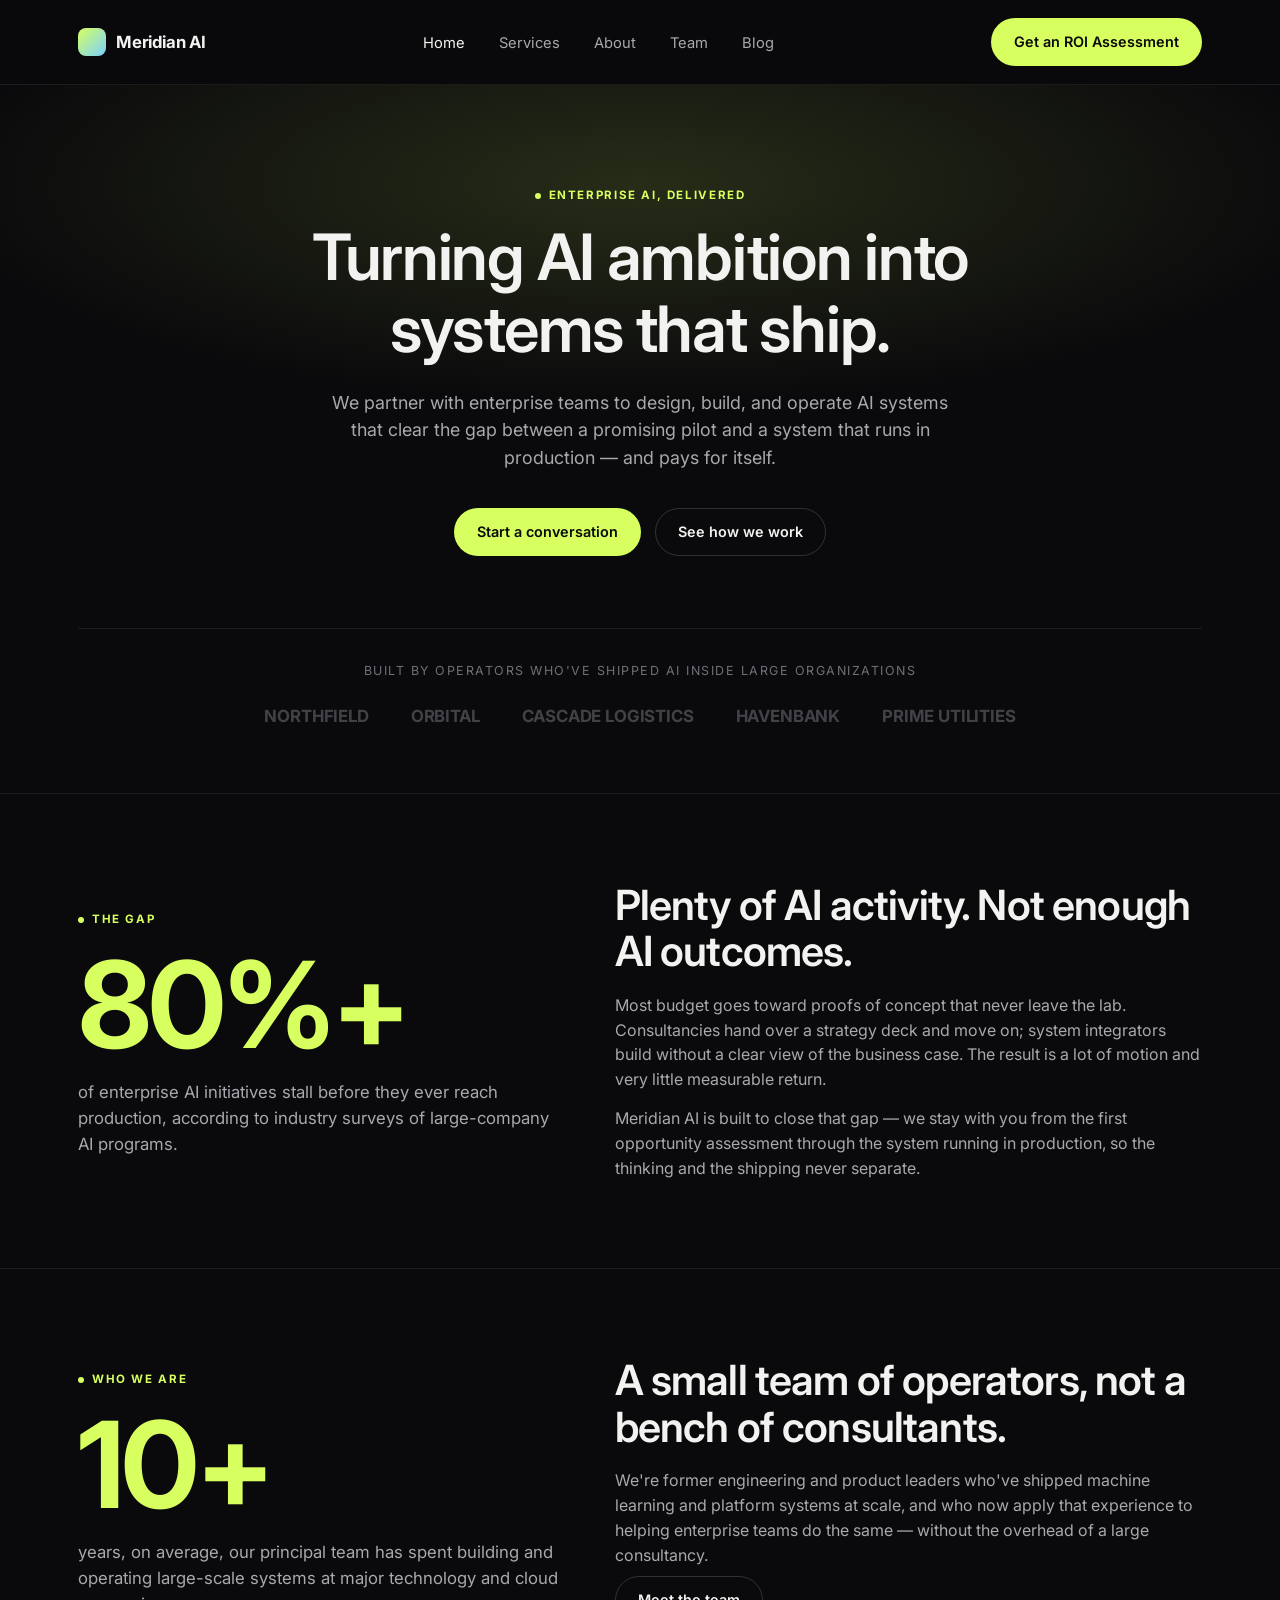
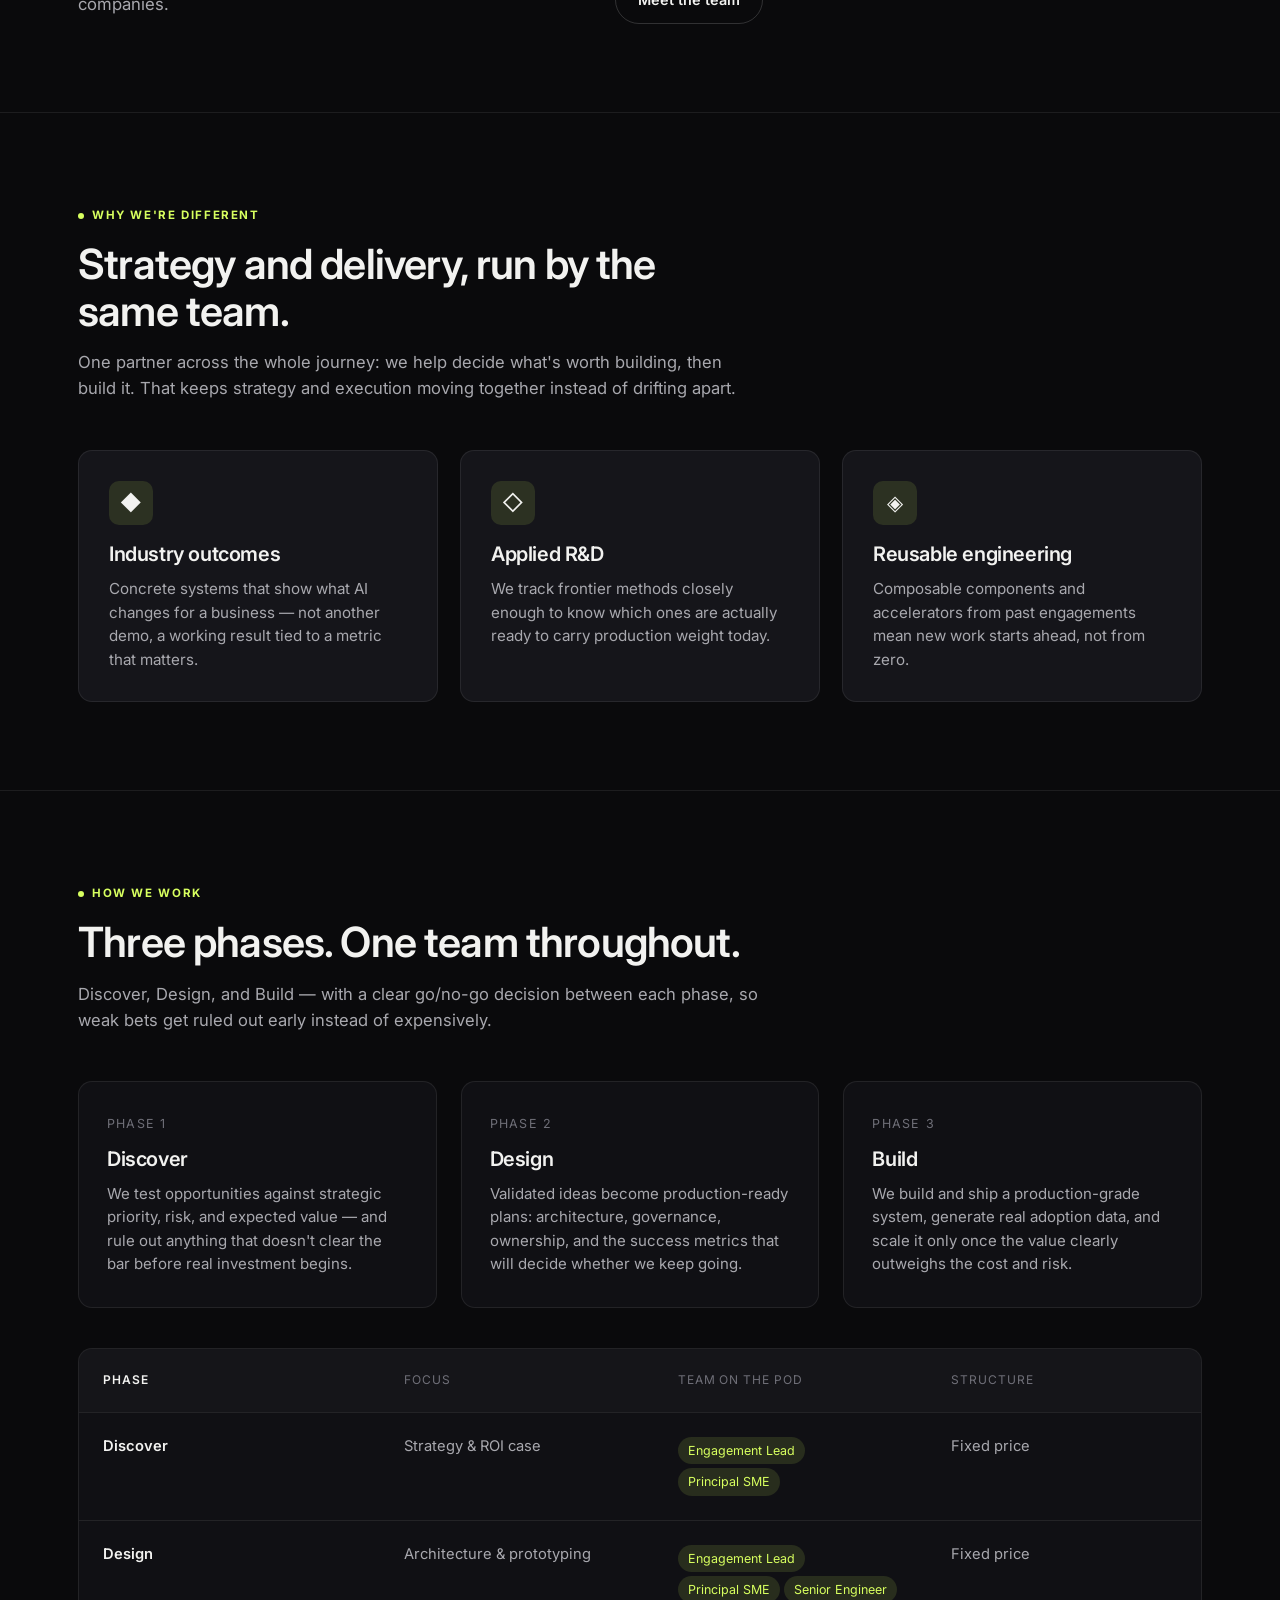
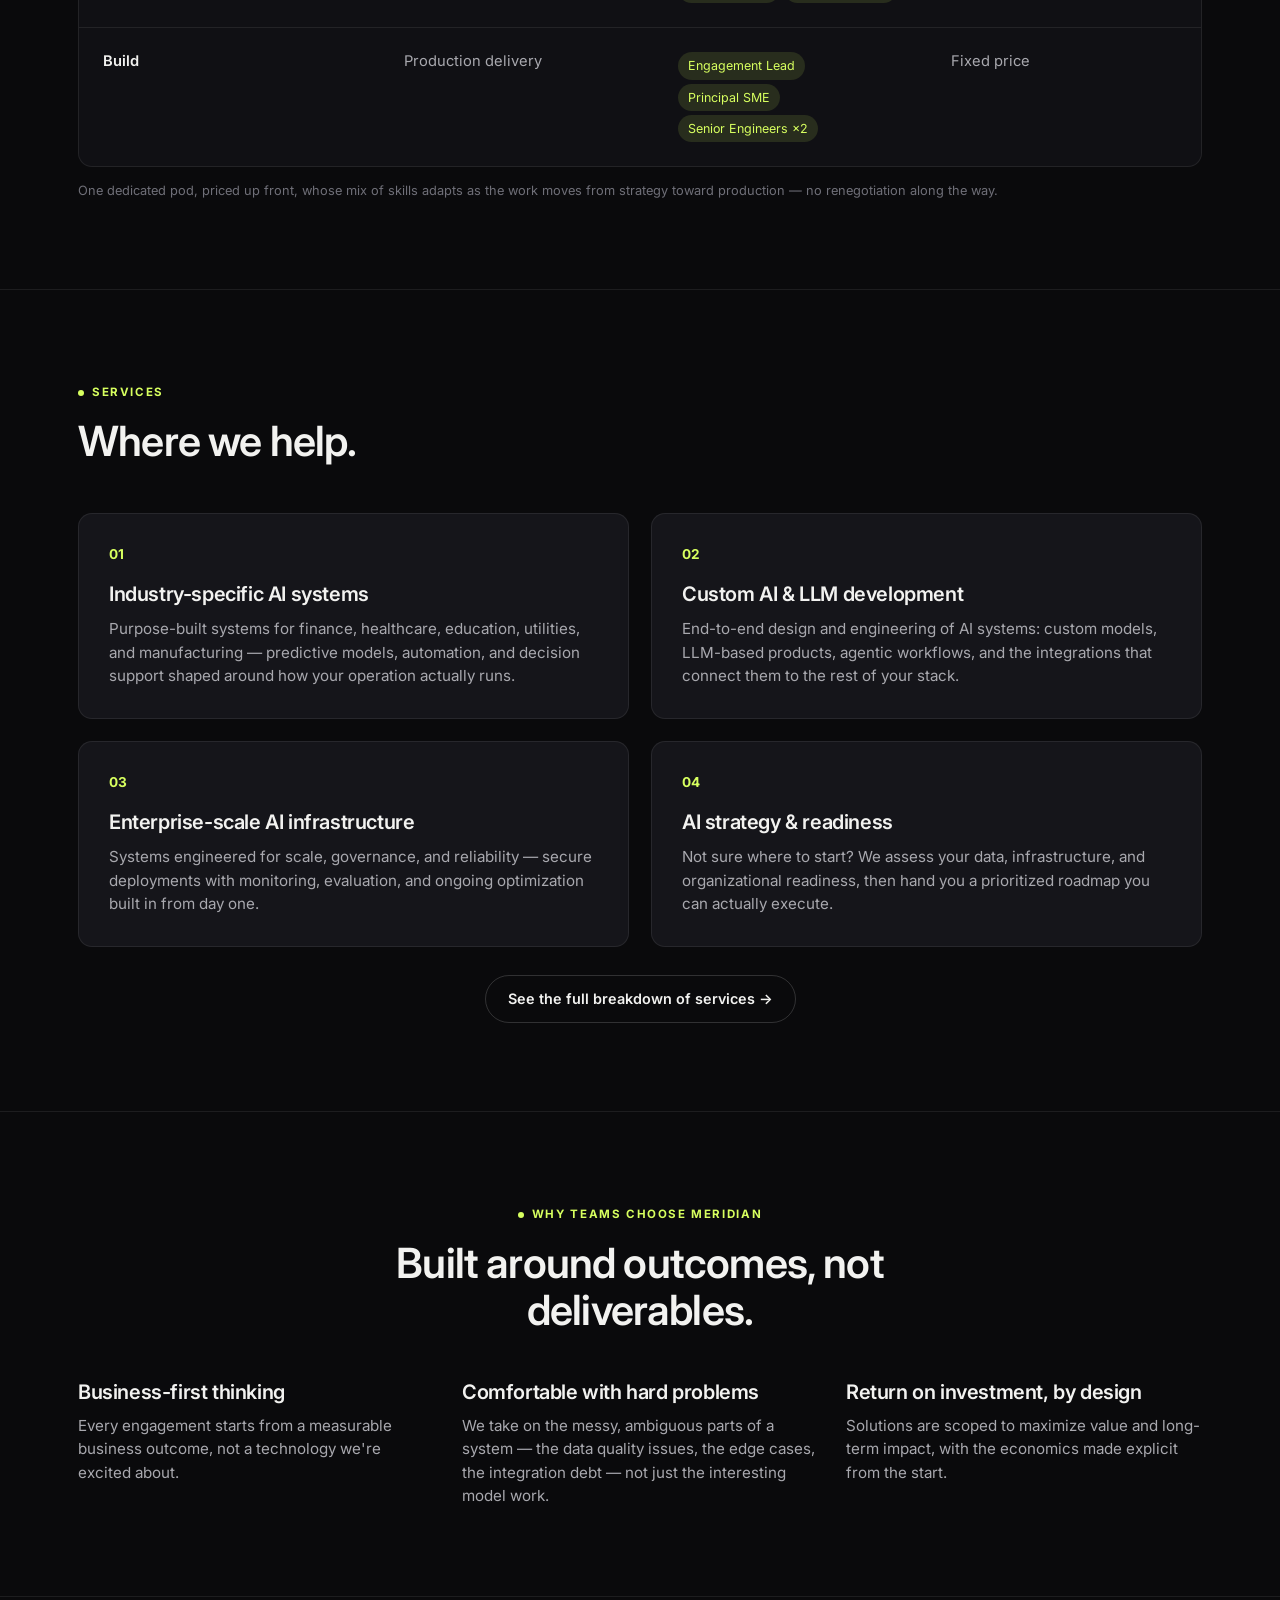
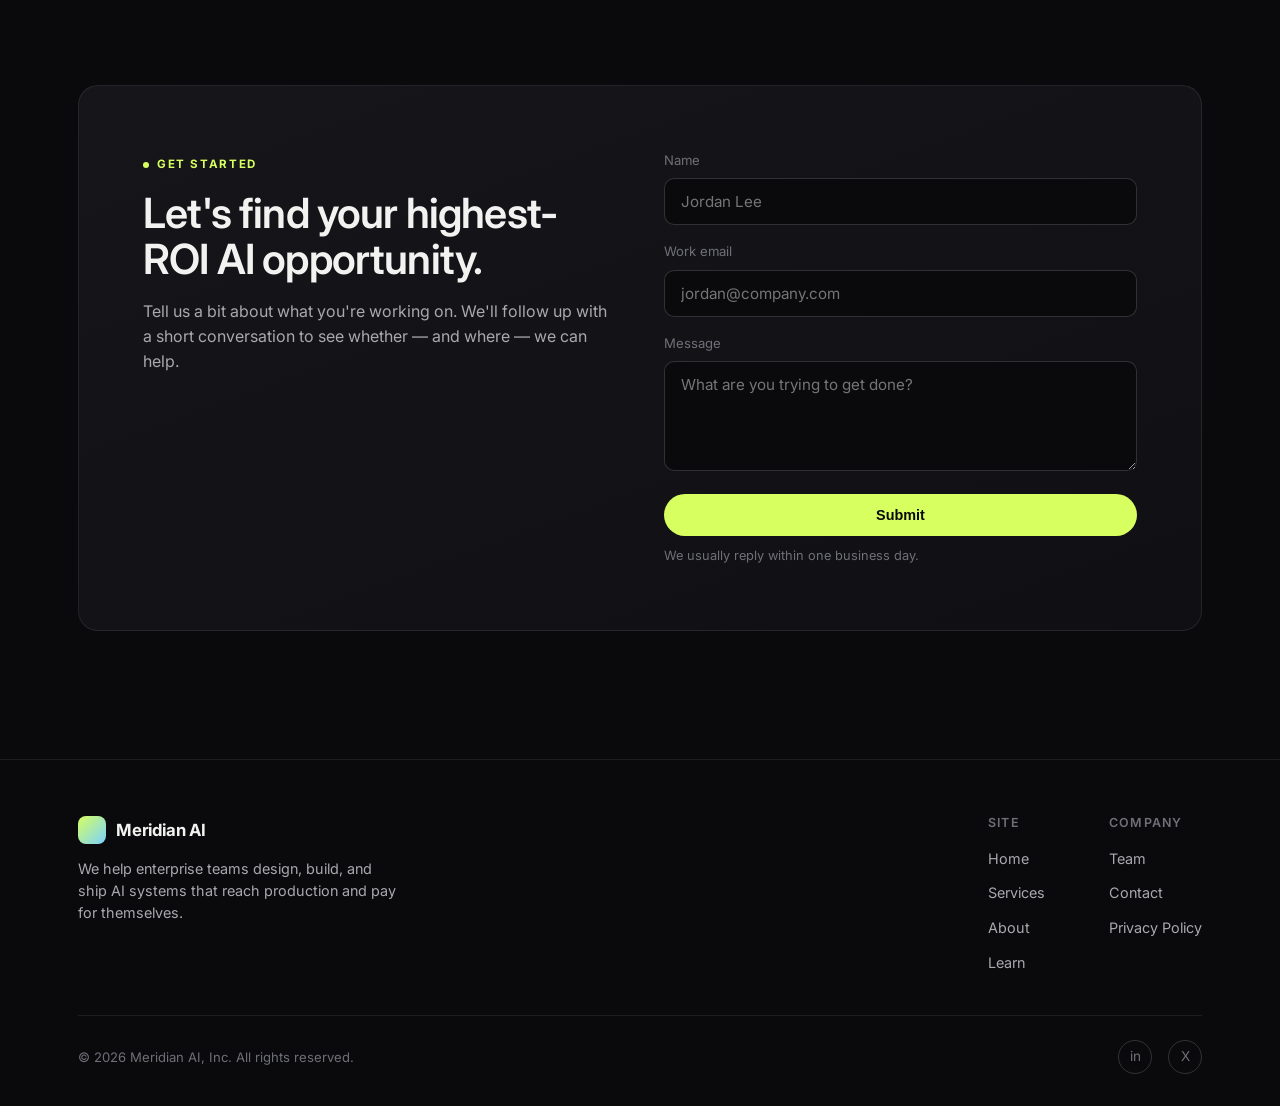
==== index.html @ 9a57796c "Add initial marketing site (placeholder brand) Static multi-page site (home, services, about, team, " ====
<!doctype html>
<html lang="en">
<head>
<meta charset="utf-8" />
<meta name="viewport" content="width=device-width, initial-scale=1" />
<title>Meridian AI — AI Systems That Reach Production</title>
<meta name="description" content="Meridian AI helps enterprise teams design, build, and ship AI systems that actually reach production and pay for themselves." />
<link rel="icon" href="data:image/svg+xml,<svg xmlns=%22http://www.w3.org/2000/svg%22 viewBox=%220 0 32 32%22><rect width=%2232%22 height=%2232%22 rx=%228%22 fill=%22%230a0a0c%22/><rect x=%228%22 y=%228%22 width=%2216%22 height=%2216%22 rx=%224%22 fill=%22%23d7ff5f%22/></svg>" />
<link rel="preconnect" href="https://fonts.googleapis.com">
<link href="https://fonts.googleapis.com/css2?family=Inter:wght@400;500;600;700&display=swap" rel="stylesheet">
<link rel="stylesheet" href="assets/styles.css" />
</head>
<body>

<header class="site-header">
  <nav class="nav">
    <a href="index.html" class="brand"><span class="mark"></span> Meridian AI</a>
    <ul class="nav-links">
      <li><a href="index.html" class="active">Home</a></li>
      <li><a href="services.html">Services</a></li>
      <li><a href="about.html">About</a></li>
      <li><a href="team.html">Team</a></li>
      <li><a href="blog.html">Blog</a></li>
    </ul>
    <div class="nav-actions">
      <a href="contact.html" class="btn btn-primary">Get an ROI Assessment</a>
      <button class="menu-toggle" aria-label="Toggle menu">☰</button>
    </div>
  </nav>
</header>

<main>

  <!-- Hero -->
  <section class="hero">
    <div class="wrap">
      <div class="eyebrow">Enterprise AI, delivered</div>
      <h1>Turning AI ambition into<br />systems that ship.</h1>
      <p class="lede">We partner with enterprise teams to design, build, and operate AI systems that clear the gap between a promising pilot and a system that runs in production — and pays for itself.</p>
      <div class="hero-actions">
        <a href="contact.html" class="btn btn-primary">Start a conversation</a>
        <a href="services.html" class="btn btn-ghost">See how we work</a>
      </div>
      <div class="trust-strip">
        <div class="label">Built by operators who've shipped AI inside large organizations</div>
        <div class="logo-row">
          <span>NORTHFIELD</span>
          <span>ORBITAL</span>
          <span>CASCADE&nbsp;LOGISTICS</span>
          <span>HAVENBANK</span>
          <span>PRIME&nbsp;UTILITIES</span>
        </div>
      </div>
    </div>
  </section>

  <hr class="divider" />

  <!-- The Gap -->
  <section>
    <div class="wrap stat-block">
      <div>
        <div class="eyebrow">The gap</div>
        <div class="stat-figure">80%+</div>
        <p>of enterprise AI initiatives stall before they ever reach production, according to industry surveys of large-company AI programs.</p>
      </div>
      <div class="stat-copy">
        <h2>Plenty of AI activity. Not enough AI outcomes.</h2>
        <p>Most budget goes toward proofs of concept that never leave the lab. Consultancies hand over a strategy deck and move on; system integrators build without a clear view of the business case. The result is a lot of motion and very little measurable return.</p>
        <p>Meridian AI is built to close that gap — we stay with you from the first opportunity assessment through the system running in production, so the thinking and the shipping never separate.</p>
      </div>
    </div>
  </section>

  <hr class="divider" />

  <!-- Who we are -->
  <section>
    <div class="wrap stat-block">
      <div>
        <div class="eyebrow">Who we are</div>
        <div class="stat-figure">10+</div>
        <p>years, on average, our principal team has spent building and operating large-scale systems at major technology and cloud companies.</p>
      </div>
      <div class="stat-copy">
        <h2>A small team of operators, not a bench of consultants.</h2>
        <p>We're former engineering and product leaders who've shipped machine learning and platform systems at scale, and who now apply that experience to helping enterprise teams do the same — without the overhead of a large consultancy.</p>
        <a href="team.html" class="btn btn-ghost" style="margin-top: 8px; display: inline-flex;">Meet the team</a>
      </div>
    </div>
  </section>

  <hr class="divider" />

  <!-- Why different -->
  <section>
    <div class="wrap">
      <div class="section-header">
        <div class="eyebrow">Why we're different</div>
        <h2>Strategy and delivery, run by the same team.</h2>
        <p>One partner across the whole journey: we help decide what's worth building, then build it. That keeps strategy and execution moving together instead of drifting apart.</p>
      </div>
      <div class="grid grid-3">
        <div class="card">
          <div class="icon-tile">◆</div>
          <h3>Industry outcomes</h3>
          <p>Concrete systems that show what AI changes for a business — not another demo, a working result tied to a metric that matters.</p>
        </div>
        <div class="card">
          <div class="icon-tile">◇</div>
          <h3>Applied R&amp;D</h3>
          <p>We track frontier methods closely enough to know which ones are actually ready to carry production weight today.</p>
        </div>
        <div class="card">
          <div class="icon-tile">◈</div>
          <h3>Reusable engineering</h3>
          <p>Composable components and accelerators from past engagements mean new work starts ahead, not from zero.</p>
        </div>
      </div>
    </div>
  </section>

  <hr class="divider" />

  <!-- Delivery model -->
  <section>
    <div class="wrap">
      <div class="section-header">
        <div class="eyebrow">How we work</div>
        <h2>Three phases. One team throughout.</h2>
        <p>Discover, Design, and Build — with a clear go/no-go decision between each phase, so weak bets get ruled out early instead of expensively.</p>
      </div>
      <div class="phase-grid">
        <div class="phase-card">
          <div class="phase-index">Phase 1</div>
          <h3>Discover</h3>
          <p>We test opportunities against strategic priority, risk, and expected value — and rule out anything that doesn't clear the bar before real investment begins.</p>
        </div>
        <div class="phase-card">
          <div class="phase-index">Phase 2</div>
          <h3>Design</h3>
          <p>Validated ideas become production-ready plans: architecture, governance, ownership, and the success metrics that will decide whether we keep going.</p>
        </div>
        <div class="phase-card">
          <div class="phase-index">Phase 3</div>
          <h3>Build</h3>
          <p>We build and ship a production-grade system, generate real adoption data, and scale it only once the value clearly outweighs the cost and risk.</p>
        </div>
      </div>

      <div style="margin-top: 40px;">
        <div class="pod-table">
          <div class="pod-row head">
            <div>Phase</div>
            <div>Focus</div>
            <div>Team on the pod</div>
            <div>Structure</div>
          </div>
          <div class="pod-row">
            <div>Discover</div>
            <div>Strategy &amp; ROI case</div>
            <div><span class="pill">Engagement Lead</span><span class="pill">Principal SME</span></div>
            <div>Fixed price</div>
          </div>
          <div class="pod-row">
            <div>Design</div>
            <div>Architecture &amp; prototyping</div>
            <div><span class="pill">Engagement Lead</span><span class="pill">Principal SME</span><span class="pill">Senior Engineer</span></div>
            <div>Fixed price</div>
          </div>
          <div class="pod-row">
            <div>Build</div>
            <div>Production delivery</div>
            <div><span class="pill">Engagement Lead</span><span class="pill">Principal SME</span><span class="pill">Senior Engineers ×2</span></div>
            <div>Fixed price</div>
          </div>
        </div>
        <p class="form-note" style="margin-top:14px;">One dedicated pod, priced up front, whose mix of skills adapts as the work moves from strategy toward production — no renegotiation along the way.</p>
      </div>
    </div>
  </section>

  <hr class="divider" />

  <!-- Services -->
  <section>
    <div class="wrap">
      <div class="section-header">
        <div class="eyebrow">Services</div>
        <h2>Where we help.</h2>
      </div>
      <div class="grid grid-2">
        <div class="card">
          <div class="num">01</div>
          <h3>Industry-specific AI systems</h3>
          <p>Purpose-built systems for finance, healthcare, education, utilities, and manufacturing — predictive models, automation, and decision support shaped around how your operation actually runs.</p>
        </div>
        <div class="card">
          <div class="num">02</div>
          <h3>Custom AI &amp; LLM development</h3>
          <p>End-to-end design and engineering of AI systems: custom models, LLM-based products, agentic workflows, and the integrations that connect them to the rest of your stack.</p>
        </div>
        <div class="card">
          <div class="num">03</div>
          <h3>Enterprise-scale AI infrastructure</h3>
          <p>Systems engineered for scale, governance, and reliability — secure deployments with monitoring, evaluation, and ongoing optimization built in from day one.</p>
        </div>
        <div class="card">
          <div class="num">04</div>
          <h3>AI strategy &amp; readiness</h3>
          <p>Not sure where to start? We assess your data, infrastructure, and organizational readiness, then hand you a prioritized roadmap you can actually execute.</p>
        </div>
      </div>
      <p style="margin-top: 28px; text-align:center;"><a href="services.html" class="btn btn-ghost">See the full breakdown of services →</a></p>
    </div>
  </section>

  <hr class="divider" />

  <!-- Why teams choose us -->
  <section>
    <div class="wrap">
      <div class="section-header center">
        <div class="eyebrow">Why teams choose Meridian</div>
        <h2>Built around outcomes, not deliverables.</h2>
      </div>
      <div class="feature-row">
        <div class="feature">
          <h3>Business-first thinking</h3>
          <p>Every engagement starts from a measurable business outcome, not a technology we're excited about.</p>
        </div>
        <div class="feature">
          <h3>Comfortable with hard problems</h3>
          <p>We take on the messy, ambiguous parts of a system — the data quality issues, the edge cases, the integration debt — not just the interesting model work.</p>
        </div>
        <div class="feature">
          <h3>Return on investment, by design</h3>
          <p>Solutions are scoped to maximize value and long-term impact, with the economics made explicit from the start.</p>
        </div>
      </div>
    </div>
  </section>

  <hr class="divider" />

  <!-- CTA -->
  <section>
    <div class="wrap">
      <div class="cta-panel">
        <div>
          <div class="eyebrow">Get started</div>
          <h2>Let's find your highest-ROI AI opportunity.</h2>
          <p>Tell us a bit about what you're working on. We'll follow up with a short conversation to see whether — and where — we can help.</p>
        </div>
        <form data-contact-form>
          <div class="form-field">
            <label for="name">Name</label>
            <input id="name" name="name" type="text" placeholder="Jordan Lee" required />
          </div>
          <div class="form-field">
            <label for="email">Work email</label>
            <input id="email" name="email" type="email" placeholder="jordan@company.com" required />
          </div>
          <div class="form-field">
            <label for="message">Message</label>
            <textarea id="message" name="message" placeholder="What are you trying to get done?"></textarea>
          </div>
          <button type="submit" class="btn btn-primary" style="width:100%;">Submit</button>
          <p class="form-note">We usually reply within one business day.</p>
        </form>
      </div>
    </div>
  </section>

</main>

<footer class="site-footer">
  <div class="wrap">
    <div class="footer-top">
      <div class="footer-brand">
        <a href="index.html" class="brand"><span class="mark"></span> Meridian AI</a>
        <p>We help enterprise teams design, build, and ship AI systems that reach production and pay for themselves.</p>
      </div>
      <div class="footer-cols">
        <div class="footer-col">
          <h4>Site</h4>
          <ul>
            <li><a href="index.html">Home</a></li>
            <li><a href="services.html">Services</a></li>
            <li><a href="about.html">About</a></li>
            <li><a href="blog.html">Learn</a></li>
          </ul>
        </div>
        <div class="footer-col">
          <h4>Company</h4>
          <ul>
            <li><a href="team.html">Team</a></li>
            <li><a href="contact.html">Contact</a></li>
            <li><a href="privacy.html">Privacy Policy</a></li>
          </ul>
        </div>
      </div>
    </div>
    <div class="footer-bottom">
      <div>© <span data-year>2026</span> Meridian AI, Inc. All rights reserved.</div>
      <div class="social-row">
        <a href="#" aria-label="LinkedIn">in</a>
        <a href="#" aria-label="X">X</a>
      </div>
    </div>
  </div>
</footer>

<script src="assets/main.js"></script>
</body>
</html>
---- assets/styles.css ----
/* ===========================================================
   Meridian AI — shared stylesheet
   =========================================================== */

:root {
  --bg: #0a0a0c;
  --bg-elevated: #101014;
  --bg-card: #15151a;
  --border: rgba(255, 255, 255, 0.08);
  --border-strong: rgba(255, 255, 255, 0.16);
  --text: #f2f2f0;
  --text-dim: #a8a8ae;
  --text-faint: #6f6f78;
  --accent: #d7ff5f;
  --accent-dim: rgba(215, 255, 95, 0.12);
  --radius: 14px;
  --max-width: 1180px;
  font-synthesis: none;
}

* { box-sizing: border-box; }

html {
  scroll-behavior: smooth;
}

body {
  margin: 0;
  background: var(--bg);
  color: var(--text);
  font-family: "Inter", -apple-system, BlinkMacSystemFont, "Segoe UI", sans-serif;
  font-size: 16px;
  line-height: 1.55;
  -webkit-font-smoothing: antialiased;
}

img { max-width: 100%; display: block; }

a { color: inherit; text-decoration: none; }

.wrap {
  max-width: var(--max-width);
  margin: 0 auto;
  padding: 0 28px;
}

h1, h2, h3, h4 {
  font-family: "Inter", sans-serif;
  font-weight: 600;
  line-height: 1.12;
  letter-spacing: -0.02em;
  margin: 0;
}

h1 { font-size: clamp(2.4rem, 5vw, 4.2rem); }
h2 { font-size: clamp(1.8rem, 3.4vw, 2.6rem); }
h3 { font-size: 1.25rem; }

p { margin: 0; color: var(--text-dim); }

.eyebrow {
  display: inline-flex;
  align-items: center;
  gap: 8px;
  font-size: 0.72rem;
  font-weight: 700;
  letter-spacing: 0.14em;
  text-transform: uppercase;
  color: var(--accent);
  margin-bottom: 16px;
}
.eyebrow::before {
  content: "";
  width: 6px;
  height: 6px;
  border-radius: 50%;
  background: var(--accent);
}

/* -------------------- Header -------------------- */

header.site-header {
  position: sticky;
  top: 0;
  z-index: 50;
  background: rgba(10, 10, 12, 0.82);
  backdrop-filter: blur(14px);
  border-bottom: 1px solid var(--border);
}

.nav {
  display: flex;
  align-items: center;
  justify-content: space-between;
  padding: 18px 28px;
  max-width: var(--max-width);
  margin: 0 auto;
}

.brand {
  display: flex;
  align-items: center;
  gap: 10px;
  font-weight: 700;
  font-size: 1.05rem;
  letter-spacing: -0.01em;
}

.brand .mark {
  width: 28px;
  height: 28px;
  border-radius: 8px;
  background: linear-gradient(135deg, var(--accent), #7ad1ff);
  display: inline-block;
}

.nav-links {
  display: flex;
  align-items: center;
  gap: 34px;
  list-style: none;
  margin: 0;
  padding: 0;
}

.nav-links a {
  font-size: 0.92rem;
  color: var(--text-dim);
  transition: color 0.15s ease;
}

.nav-links a:hover,
.nav-links a.active {
  color: var(--text);
}

.nav-actions { display: flex; align-items: center; gap: 18px; }

.btn {
  display: inline-flex;
  align-items: center;
  justify-content: center;
  gap: 8px;
  padding: 12px 22px;
  border-radius: 999px;
  font-size: 0.9rem;
  font-weight: 600;
  cursor: pointer;
  border: 1px solid transparent;
  transition: transform 0.15s ease, background 0.15s ease, border-color 0.15s ease;
  white-space: nowrap;
}

.btn-primary {
  background: var(--accent);
  color: #0a0a0c;
}
.btn-primary:hover { transform: translateY(-1px); }

.btn-ghost {
  background: transparent;
  border-color: var(--border-strong);
  color: var(--text);
}
.btn-ghost:hover { border-color: var(--accent); }

.menu-toggle {
  display: none;
  background: none;
  border: none;
  color: var(--text);
  font-size: 1.4rem;
  cursor: pointer;
}

/* -------------------- Hero -------------------- */

.hero {
  padding: 96px 0 64px;
  text-align: center;
  position: relative;
  overflow: hidden;
}

.hero::before {
  content: "";
  position: absolute;
  inset: -20% -10% auto -10%;
  height: 480px;
  background: radial-gradient(ellipse at center, rgba(215,255,95,0.14), transparent 65%);
  pointer-events: none;
  z-index: -1;
}

.hero h1 { max-width: 880px; margin: 0 auto; }
.hero .lede {
  max-width: 620px;
  margin: 24px auto 0;
  font-size: 1.12rem;
  color: var(--text-dim);
}

.hero-actions {
  display: flex;
  gap: 14px;
  justify-content: center;
  margin-top: 36px;
  flex-wrap: wrap;
}

.trust-strip {
  margin-top: 72px;
  padding-top: 32px;
  border-top: 1px solid var(--border);
}
.trust-strip .label {
  font-size: 0.78rem;
  text-transform: uppercase;
  letter-spacing: 0.12em;
  color: var(--text-faint);
  margin-bottom: 22px;
}
.logo-row {
  display: flex;
  flex-wrap: wrap;
  justify-content: center;
  gap: 42px;
  align-items: center;
  opacity: 0.55;
}
.logo-row span {
  font-weight: 700;
  font-size: 1.05rem;
  letter-spacing: -0.01em;
  color: var(--text-faint);
}

/* -------------------- Sections -------------------- */

section { padding: 88px 0; }
section.tight { padding: 56px 0; }
.section-header { max-width: 680px; margin-bottom: 48px; }
.section-header.center { margin-left: auto; margin-right: auto; text-align: center; }
.section-header p { margin-top: 16px; font-size: 1.04rem; }

.divider { height: 1px; background: var(--border); border: none; margin: 0; }

/* Stat / gap section */
.stat-block {
  display: grid;
  grid-template-columns: 0.9fr 1.1fr;
  gap: 56px;
  align-items: center;
}
.stat-figure {
  font-size: clamp(4rem, 11vw, 7.5rem);
  font-weight: 700;
  letter-spacing: -0.03em;
  color: var(--accent);
  line-height: 1;
}
.stat-figure + p {
  margin-top: 14px;
  font-size: 1.05rem;
  color: var(--text-dim);
}
.stat-copy h2 { margin-bottom: 18px; }
.stat-copy p + p { margin-top: 14px; }

/* Card grid */
.grid {
  display: grid;
  gap: 22px;
}
.grid-2 { grid-template-columns: repeat(2, 1fr); }
.grid-3 { grid-template-columns: repeat(3, 1fr); }
.grid-4 { grid-template-columns: repeat(4, 1fr); }

.card {
  background: var(--bg-card);
  border: 1px solid var(--border);
  border-radius: var(--radius);
  padding: 30px;
  transition: border-color 0.2s ease, transform 0.2s ease;
}
.card:hover { border-color: var(--border-strong); }

.card .num {
  font-size: 0.85rem;
  font-weight: 700;
  color: var(--accent);
  margin-bottom: 18px;
}
.card h3 { margin-bottom: 12px; }
.card p { font-size: 0.95rem; }

.icon-tile {
  width: 44px;
  height: 44px;
  border-radius: 10px;
  background: var(--accent-dim);
  display: flex;
  align-items: center;
  justify-content: center;
  margin-bottom: 18px;
  font-size: 1.3rem;
}

/* Process / phases */
.phase-grid {
  display: grid;
  grid-template-columns: repeat(3, 1fr);
  gap: 24px;
}
.phase-card {
  border: 1px solid var(--border);
  border-radius: var(--radius);
  padding: 32px 28px;
  background: var(--bg-elevated);
  position: relative;
}
.phase-card .phase-index {
  font-size: 0.78rem;
  letter-spacing: 0.1em;
  text-transform: uppercase;
  color: var(--text-faint);
  margin-bottom: 14px;
}
.phase-card h3 { margin-bottom: 12px; }
.phase-card p { font-size: 0.94rem; }

/* Pricing / pod table */
.pod-table {
  border: 1px solid var(--border);
  border-radius: var(--radius);
  overflow: hidden;
  background: var(--bg-elevated);
}
.pod-row {
  display: grid;
  grid-template-columns: 1.1fr 1fr 1fr 1fr;
  border-bottom: 1px solid var(--border);
}
.pod-row:last-child { border-bottom: none; }
.pod-row > div {
  padding: 22px 24px;
  font-size: 0.92rem;
  color: var(--text-dim);
}
.pod-row.head > div {
  font-size: 0.75rem;
  text-transform: uppercase;
  letter-spacing: 0.08em;
  color: var(--text-faint);
  background: rgba(255,255,255,0.02);
}
.pod-row > div:first-child {
  color: var(--text);
  font-weight: 600;
}
.pill {
  display: inline-block;
  font-size: 0.78rem;
  padding: 4px 10px;
  border-radius: 999px;
  background: var(--accent-dim);
  color: var(--accent);
  margin: 2px 4px 2px 0;
}

/* Why us */
.feature-row {
  display: grid;
  grid-template-columns: repeat(3, 1fr);
  gap: 28px;
}
.feature-row .feature h3 { margin-bottom: 10px; }
.feature-row .feature p { font-size: 0.95rem; }

/* CTA */
.cta-panel {
  border-radius: 20px;
  background: linear-gradient(160deg, var(--bg-card), var(--bg-elevated));
  border: 1px solid var(--border);
  padding: 64px;
  display: grid;
  grid-template-columns: 1fr 1fr;
  gap: 48px;
  align-items: start;
}
.cta-panel h2 { margin-bottom: 16px; }

.form-field { margin-bottom: 16px; }
.form-field label {
  display: block;
  font-size: 0.82rem;
  color: var(--text-faint);
  margin-bottom: 8px;
}
.form-field input,
.form-field textarea {
  width: 100%;
  padding: 13px 16px;
  border-radius: 10px;
  border: 1px solid var(--border-strong);
  background: var(--bg);
  color: var(--text);
  font-family: inherit;
  font-size: 0.95rem;
  resize: vertical;
}
.form-field textarea { min-height: 110px; }
.form-field input:focus,
.form-field textarea:focus {
  outline: none;
  border-color: var(--accent);
}
.form-note {
  font-size: 0.8rem;
  color: var(--text-faint);
  margin-top: 10px;
}

/* -------------------- Page header (interior pages) -------------------- */
.page-hero {
  padding: 72px 0 48px;
  border-bottom: 1px solid var(--border);
}
.page-hero .eyebrow { margin-bottom: 18px; }
.page-hero p.lede { max-width: 640px; margin-top: 18px; font-size: 1.05rem; }

/* Team */
.team-grid {
  display: grid;
  grid-template-columns: repeat(4, 1fr);
  gap: 22px;
}
.team-card {
  border: 1px solid var(--border);
  border-radius: var(--radius);
  overflow: hidden;
  background: var(--bg-card);
}
.team-photo {
  aspect-ratio: 1 / 1;
  background: linear-gradient(135deg, #1c1c22, #26262e);
  display: flex;
  align-items: center;
  justify-content: center;
  font-size: 2.6rem;
  font-weight: 700;
  color: var(--text-faint);
}
.team-info { padding: 20px; }
.team-info h3 { font-size: 1.05rem; margin-bottom: 4px; }
.team-info .role { font-size: 0.85rem; color: var(--accent); margin-bottom: 10px; }
.team-info p.bio { font-size: 0.88rem; color: var(--text-dim); }

/* Blog */
.post-grid {
  display: grid;
  grid-template-columns: repeat(3, 1fr);
  gap: 24px;
}
.post-card {
  border: 1px solid var(--border);
  border-radius: var(--radius);
  background: var(--bg-card);
  overflow: hidden;
  display: flex;
  flex-direction: column;
}
.post-thumb {
  aspect-ratio: 16/9;
  background: linear-gradient(135deg, #17171c, #21212a);
  position: relative;
}
.post-body { padding: 24px; display: flex; flex-direction: column; gap: 10px; flex: 1; }
.post-tag {
  font-size: 0.72rem;
  text-transform: uppercase;
  letter-spacing: 0.08em;
  color: var(--accent);
  font-weight: 700;
}
.post-body h3 { font-size: 1.1rem; }
.post-meta { font-size: 0.8rem; color: var(--text-faint); margin-top: auto; }

article.prose {
  max-width: 720px;
  margin: 0 auto;
}
article.prose h2 { margin-top: 42px; margin-bottom: 16px; }
article.prose p { margin-bottom: 18px; font-size: 1.02rem; color: var(--text-dim); }
article.prose ul { color: var(--text-dim); padding-left: 22px; margin-bottom: 18px; }
article.prose li { margin-bottom: 8px; }

/* -------------------- Footer -------------------- */

footer.site-footer {
  border-top: 1px solid var(--border);
  padding: 56px 0 32px;
  margin-top: 40px;
}
.footer-top {
  display: flex;
  justify-content: space-between;
  gap: 40px;
  flex-wrap: wrap;
  margin-bottom: 40px;
}
.footer-brand p {
  max-width: 320px;
  margin-top: 14px;
  font-size: 0.9rem;
}
.footer-cols {
  display: flex;
  gap: 64px;
  flex-wrap: wrap;
}
.footer-col h4 {
  font-size: 0.78rem;
  text-transform: uppercase;
  letter-spacing: 0.1em;
  color: var(--text-faint);
  margin-bottom: 16px;
}
.footer-col ul { list-style: none; margin: 0; padding: 0; display: flex; flex-direction: column; gap: 10px; }
.footer-col a { font-size: 0.9rem; color: var(--text-dim); }
.footer-col a:hover { color: var(--text); }
.footer-bottom {
  display: flex;
  justify-content: space-between;
  align-items: center;
  flex-wrap: wrap;
  gap: 16px;
  padding-top: 24px;
  border-top: 1px solid var(--border);
  font-size: 0.82rem;
  color: var(--text-faint);
}
.social-row { display: flex; gap: 16px; }
.social-row a {
  width: 34px; height: 34px;
  border: 1px solid var(--border-strong);
  border-radius: 999px;
  display: flex; align-items: center; justify-content: center;
  font-size: 0.85rem;
}

/* -------------------- Responsive -------------------- */

@media (max-width: 960px) {
  .nav-links { display: none; }
  .menu-toggle { display: block; }
  .stat-block { grid-template-columns: 1fr; }
  .phase-grid { grid-template-columns: 1fr; }
  .grid-3, .grid-4, .team-grid, .post-grid { grid-template-columns: repeat(2, 1fr); }
  .feature-row { grid-template-columns: 1fr; }
  .cta-panel { grid-template-columns: 1fr; padding: 40px 28px; }
  .pod-row { grid-template-columns: 1fr; }
}

@media (max-width: 620px) {
  .grid-2, .grid-3, .grid-4, .team-grid, .post-grid { grid-template-columns: 1fr; }
  .hero { padding: 64px 0 40px; }
  section { padding: 56px 0; }
}
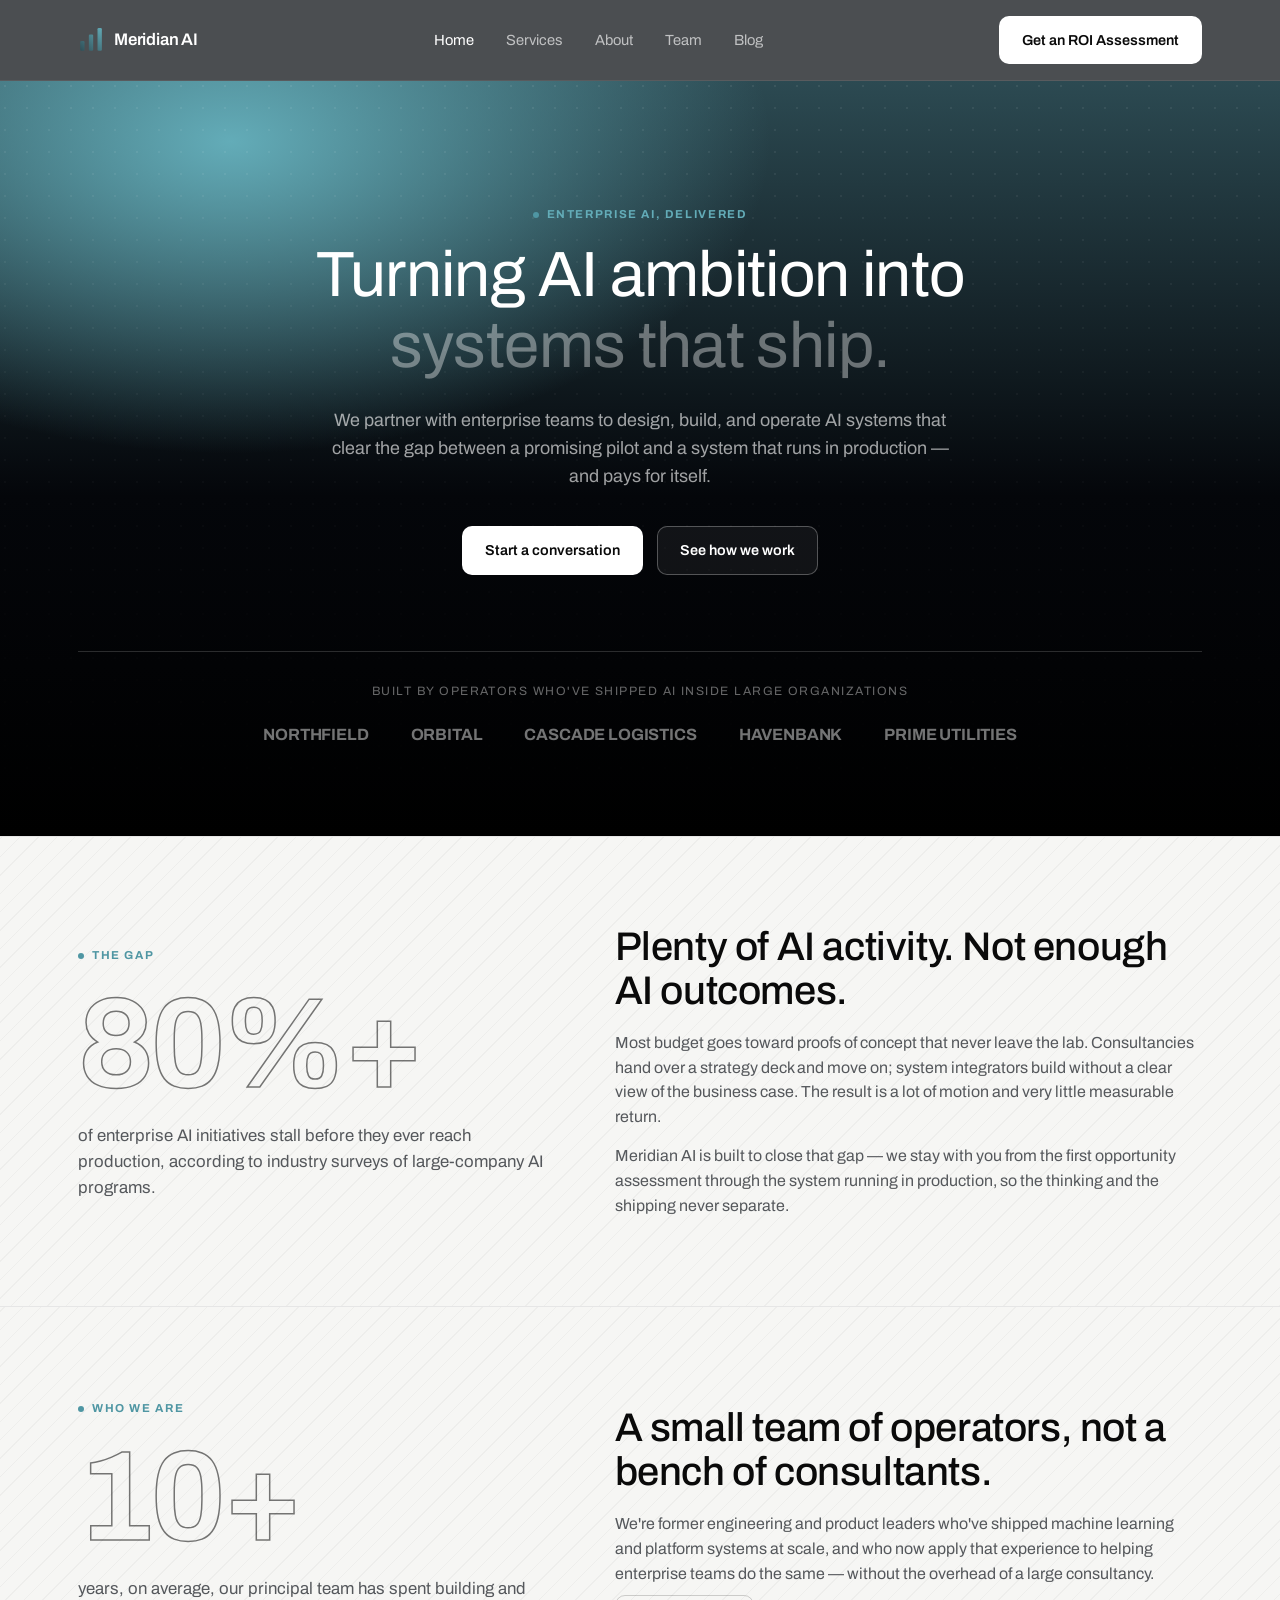
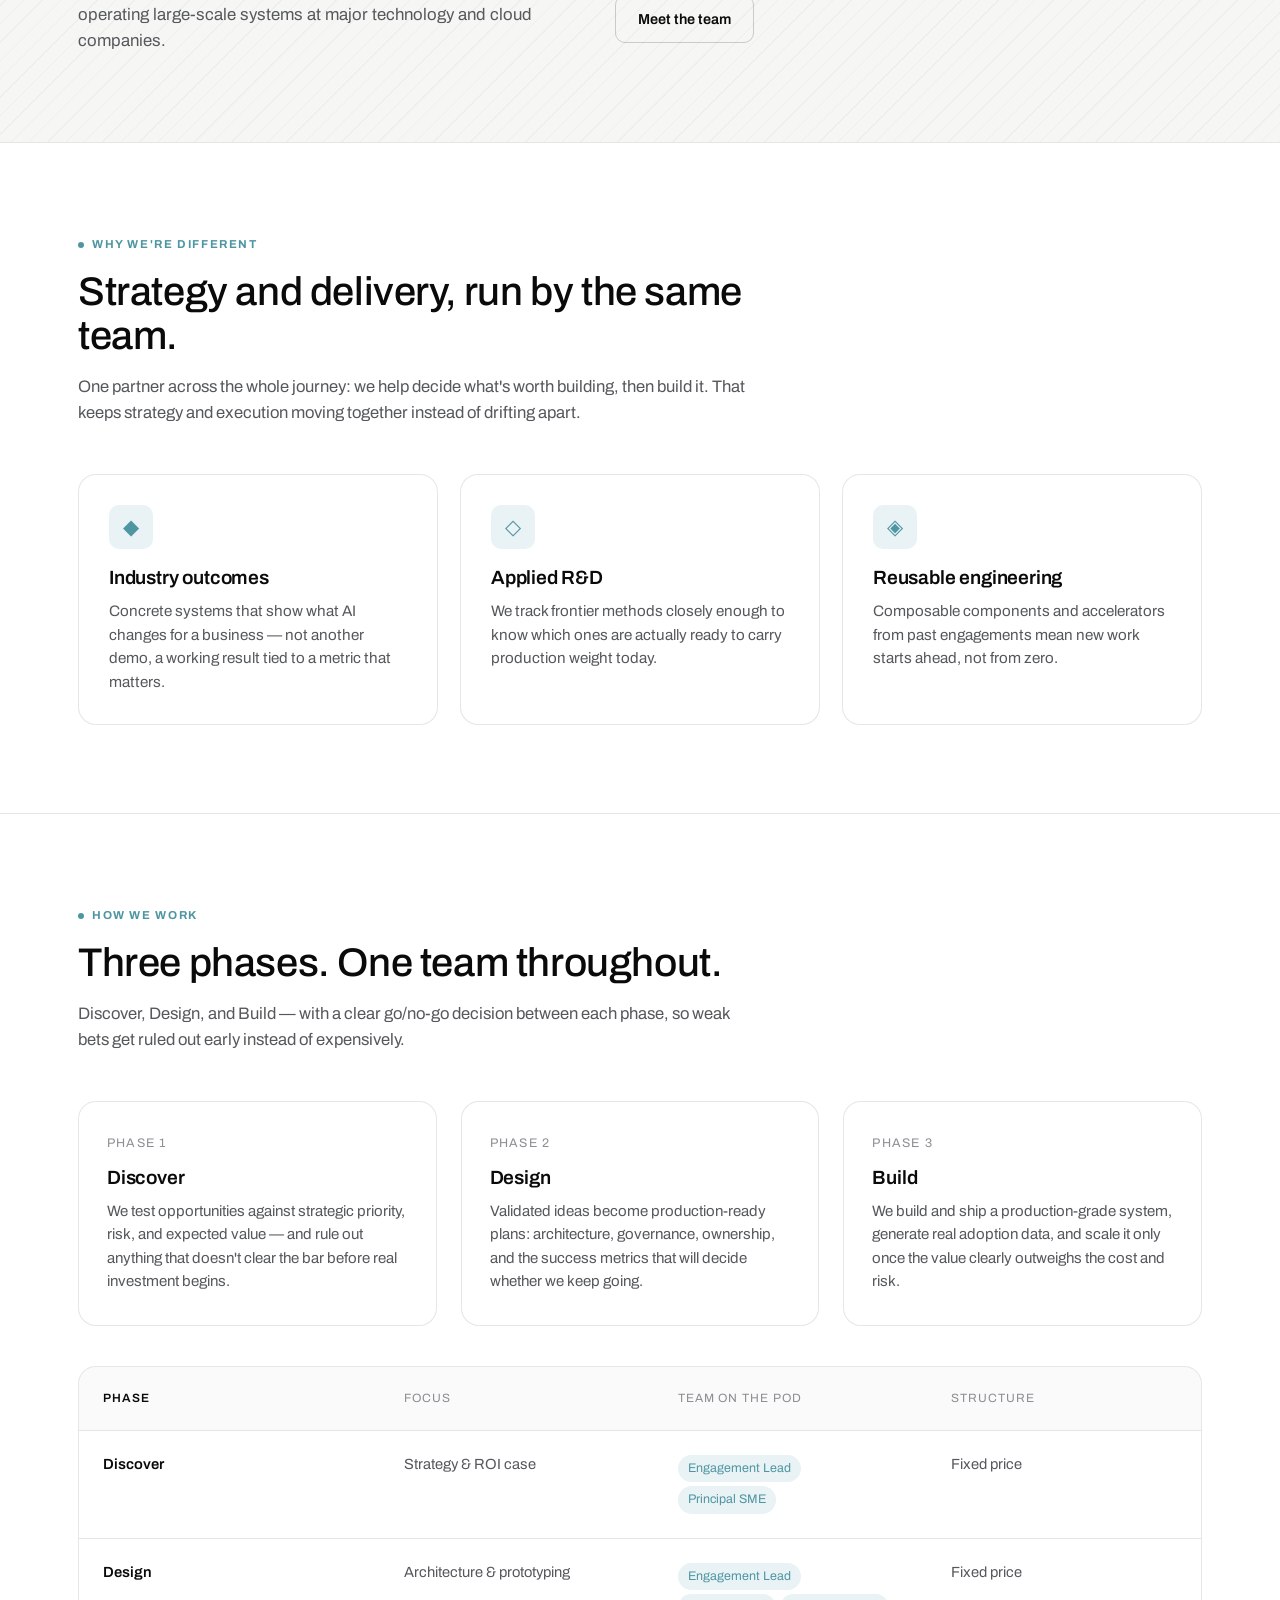
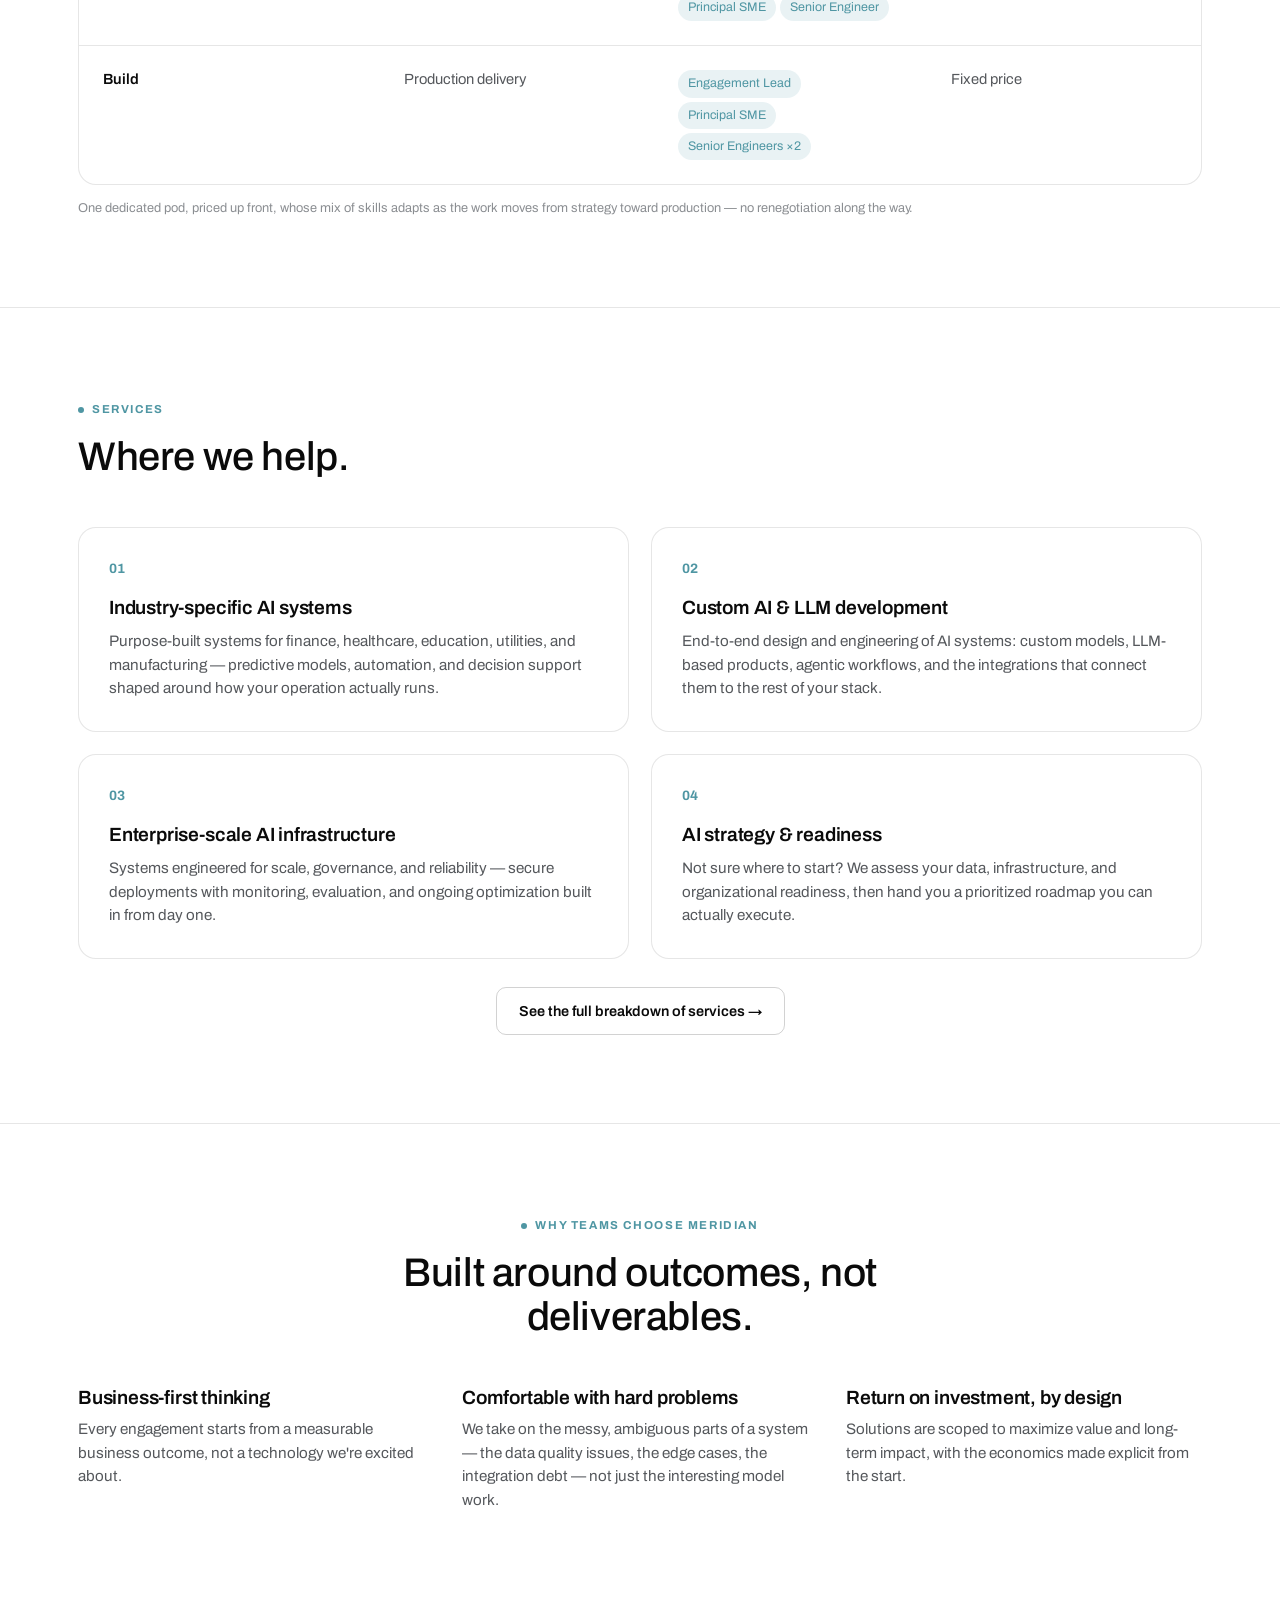
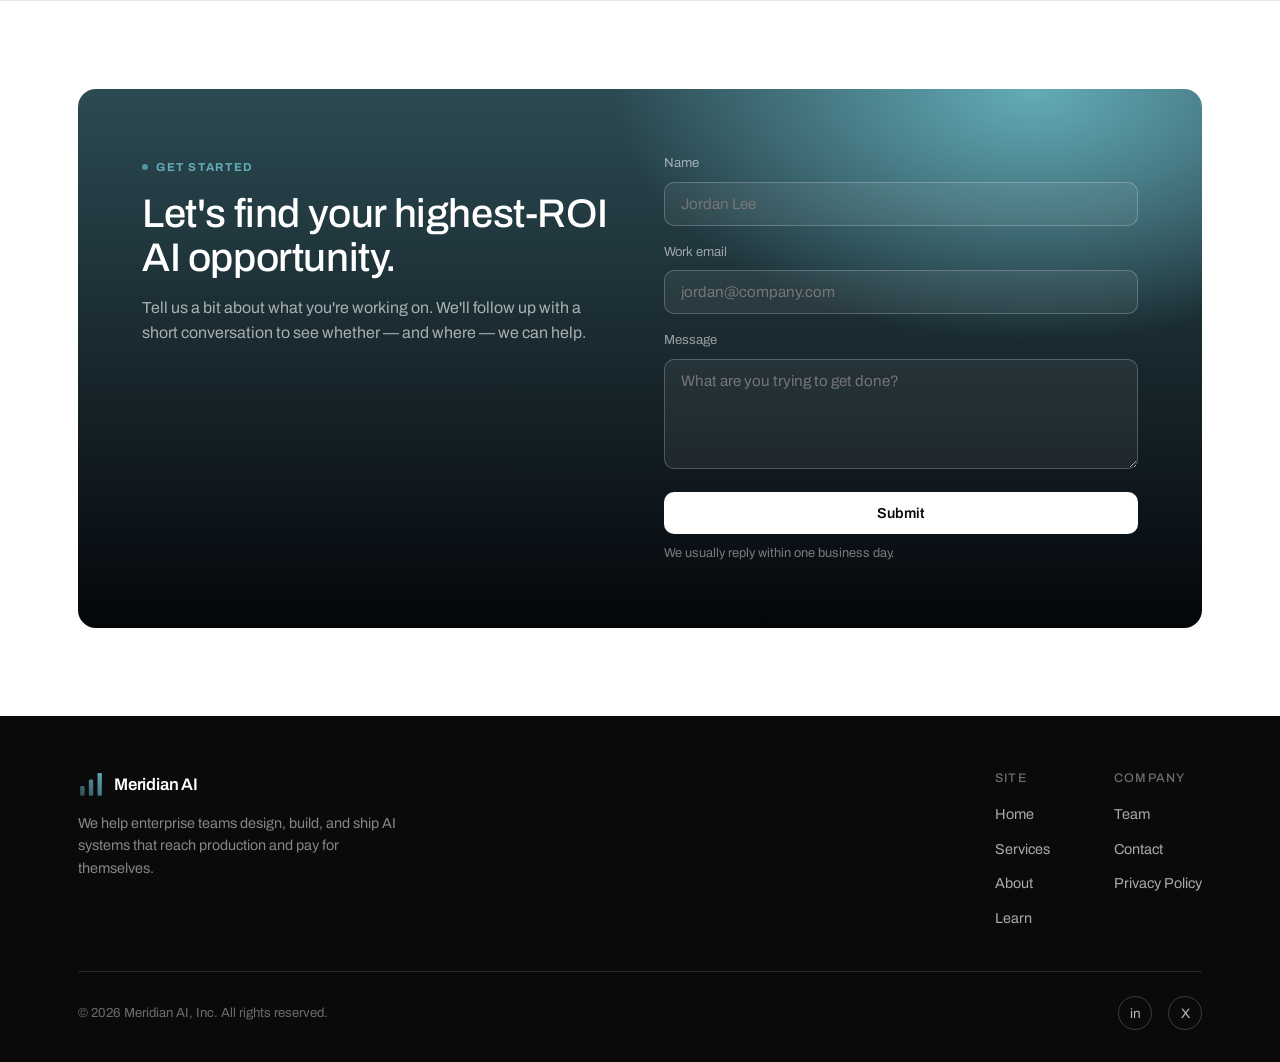
==== commit 86b821ec: "Match site's real color palette, typography, and visual style Switch to Archivo (the actual typeface" ====
--- a/index.html
+++ b/index.html
@@ -5,16 +5,16 @@
 <meta name="viewport" content="width=device-width, initial-scale=1" />
 <title>Meridian AI — AI Systems That Reach Production</title>
 <meta name="description" content="Meridian AI helps enterprise teams design, build, and ship AI systems that actually reach production and pay for themselves." />
-<link rel="icon" href="data:image/svg+xml,<svg xmlns=%22http://www.w3.org/2000/svg%22 viewBox=%220 0 32 32%22><rect width=%2232%22 height=%2232%22 rx=%228%22 fill=%22%230a0a0c%22/><rect x=%228%22 y=%228%22 width=%2216%22 height=%2216%22 rx=%224%22 fill=%22%23d7ff5f%22/></svg>" />
+<link rel="icon" href="data:image/svg+xml,<svg xmlns=%22http://www.w3.org/2000/svg%22 viewBox=%220 0 32 32%22><rect width=%2232%22 height=%2232%22 rx=%228%22 fill=%22%2304060a%22/><rect x=%227%22 y=%2216%22 width=%225%22 height=%2211%22 rx=%221%22 fill=%22%2363acb8%22/><rect x=%2214%22 y=%2210%22 width=%225%22 height=%2217%22 rx=%221%22 fill=%22%2363acb8%22/><rect x=%2221%22 y=%224%22 width=%225%22 height=%2223%22 rx=%221%22 fill=%22%2363acb8%22/></svg>" />
 <link rel="preconnect" href="https://fonts.googleapis.com">
-<link href="https://fonts.googleapis.com/css2?family=Inter:wght@400;500;600;700&display=swap" rel="stylesheet">
+<link href="https://fonts.googleapis.com/css2?family=Archivo:wght@400;500;600;700&display=swap" rel="stylesheet">
 <link rel="stylesheet" href="assets/styles.css" />
 </head>
 <body>
 
 <header class="site-header">
   <nav class="nav">
-    <a href="index.html" class="brand"><span class="mark"></span> Meridian AI</a>
+    <a href="index.html" class="brand"><span class="mark"><svg viewBox="0 0 24 24" xmlns="http://www.w3.org/2000/svg" aria-hidden="true"><rect x="2" y="13" width="4" height="9" rx="1" fill="url(#mgrad)"/><rect x="10" y="7" width="4" height="15" rx="1" fill="url(#mgrad)"/><rect x="18" y="1" width="4" height="21" rx="1" fill="url(#mgrad)"/><defs><linearGradient id="mgrad" x1="0" y1="22" x2="22" y2="0" gradientUnits="userSpaceOnUse"><stop stop-color="#2c4a52"/><stop offset="1" stop-color="#63acb8"/></linearGradient></defs></svg></span> Meridian AI</a>
     <ul class="nav-links">
       <li><a href="index.html" class="active">Home</a></li>
       <li><a href="services.html">Services</a></li>
@@ -35,7 +35,7 @@
   <section class="hero">
     <div class="wrap">
       <div class="eyebrow">Enterprise AI, delivered</div>
-      <h1>Turning AI ambition into<br />systems that ship.</h1>
+      <h1>Turning AI ambition into<br /><span class="dim">systems that ship.</span></h1>
       <p class="lede">We partner with enterprise teams to design, build, and operate AI systems that clear the gap between a promising pilot and a system that runs in production — and pays for itself.</p>
       <div class="hero-actions">
         <a href="contact.html" class="btn btn-primary">Start a conversation</a>
@@ -57,7 +57,7 @@
   <hr class="divider" />
 
   <!-- The Gap -->
-  <section>
+  <section class="section-striped">
     <div class="wrap stat-block">
       <div>
         <div class="eyebrow">The gap</div>
@@ -75,7 +75,7 @@
   <hr class="divider" />
 
   <!-- Who we are -->
-  <section>
+  <section class="section-striped">
     <div class="wrap stat-block">
       <div>
         <div class="eyebrow">Who we are</div>
@@ -246,7 +246,7 @@
   <!-- CTA -->
   <section>
     <div class="wrap">
-      <div class="cta-panel">
+      <div class="cta-panel on-dark">
         <div>
           <div class="eyebrow">Get started</div>
           <h2>Let's find your highest-ROI AI opportunity.</h2>
@@ -278,7 +278,7 @@
   <div class="wrap">
     <div class="footer-top">
       <div class="footer-brand">
-        <a href="index.html" class="brand"><span class="mark"></span> Meridian AI</a>
+        <a href="index.html" class="brand"><span class="mark"><svg viewBox="0 0 24 24" xmlns="http://www.w3.org/2000/svg" aria-hidden="true"><rect x="2" y="13" width="4" height="9" rx="1" fill="url(#mgrad)"/><rect x="10" y="7" width="4" height="15" rx="1" fill="url(#mgrad)"/><rect x="18" y="1" width="4" height="21" rx="1" fill="url(#mgrad)"/><defs><linearGradient id="mgrad" x1="0" y1="22" x2="22" y2="0" gradientUnits="userSpaceOnUse"><stop stop-color="#2c4a52"/><stop offset="1" stop-color="#63acb8"/></linearGradient></defs></svg></span> Meridian AI</a>
         <p>We help enterprise teams design, build, and ship AI systems that reach production and pay for themselves.</p>
       </div>
       <div class="footer-cols">
--- a/assets/styles.css
+++ b/assets/styles.css
@@ -1,41 +1,52 @@
 /* ===========================================================
    Meridian AI — shared stylesheet
+   Palette/typography tuned to match a modern AI-consultancy look:
+   dark teal-to-black gradient hero, light striped sections,
+   Archivo (Google Fonts, open license) as the display/body face.
+   All imagery, texture assets and the logo mark are original —
+   no third-party creative assets are reproduced here.
    =========================================================== */
 
 :root {
-  --bg: #0a0a0c;
-  --bg-elevated: #101014;
-  --bg-card: #15151a;
-  --border: rgba(255, 255, 255, 0.08);
-  --border-strong: rgba(255, 255, 255, 0.16);
-  --text: #f2f2f0;
-  --text-dim: #a8a8ae;
-  --text-faint: #6f6f78;
-  --accent: #d7ff5f;
-  --accent-dim: rgba(215, 255, 95, 0.12);
-  --radius: 14px;
+  --ink: #0a0a0a;
+  --ink-dim: #55585c;
+  --ink-faint: #8b8e92;
+  --paper: #ffffff;
+  --paper-soft: #f6f6f4;
+  --line: rgba(10, 10, 10, 0.1);
+  --line-strong: rgba(10, 10, 10, 0.18);
+
+  --hero-from: #63acb8;
+  --hero-via: #2c4a52;
+  --hero-to: #04060a;
+  --on-hero: #ffffff;
+  --on-hero-dim: rgba(255, 255, 255, 0.62);
+  --on-hero-line: rgba(255, 255, 255, 0.16);
+
+  --accent: #4f96a3;
+  --accent-soft: rgba(79, 150, 163, 0.12);
+
+  --radius: 10px;
+  --radius-lg: 18px;
   --max-width: 1180px;
   font-synthesis: none;
 }
 
 * { box-sizing: border-box; }
 
-html {
-  scroll-behavior: smooth;
-}
+html { scroll-behavior: smooth; }
 
 body {
   margin: 0;
-  background: var(--bg);
-  color: var(--text);
-  font-family: "Inter", -apple-system, BlinkMacSystemFont, "Segoe UI", sans-serif;
+  background: var(--paper);
+  color: var(--ink);
+  font-family: "Archivo", -apple-system, BlinkMacSystemFont, "Segoe UI", sans-serif;
   font-size: 16px;
   line-height: 1.55;
   -webkit-font-smoothing: antialiased;
 }
 
 img { max-width: 100%; display: block; }
-
 a { color: inherit; text-decoration: none; }
 
 .wrap {
@@ -45,18 +56,18 @@
 }
 
 h1, h2, h3, h4 {
-  font-family: "Inter", sans-serif;
-  font-weight: 600;
-  line-height: 1.12;
-  letter-spacing: -0.02em;
+  font-family: "Archivo", sans-serif;
+  font-weight: 500;
+  line-height: 1.1;
+  letter-spacing: -0.01em;
   margin: 0;
 }
 
-h1 { font-size: clamp(2.4rem, 5vw, 4.2rem); }
-h2 { font-size: clamp(1.8rem, 3.4vw, 2.6rem); }
-h3 { font-size: 1.25rem; }
-
-p { margin: 0; color: var(--text-dim); }
+h1 { font-size: clamp(2.4rem, 5vw, 4.4rem); font-weight: 400; }
+h2 { font-size: clamp(1.8rem, 3.4vw, 2.5rem); }
+h3 { font-size: 1.2rem; font-weight: 600; }
+
+p { margin: 0; color: var(--ink-dim); }
 
 .eyebrow {
   display: inline-flex;
@@ -76,6 +87,11 @@
   border-radius: 50%;
   background: var(--accent);
 }
+.on-hero .eyebrow,
+.hero .eyebrow,
+.cta-panel.on-dark .eyebrow {
+  color: var(--hero-from);
+}
 
 /* -------------------- Header -------------------- */
 
@@ -83,16 +99,16 @@
   position: sticky;
   top: 0;
   z-index: 50;
-  background: rgba(10, 10, 12, 0.82);
+  background: rgba(6, 10, 14, 0.72);
   backdrop-filter: blur(14px);
-  border-bottom: 1px solid var(--border);
+  border-bottom: 1px solid rgba(255, 255, 255, 0.08);
 }
 
 .nav {
   display: flex;
   align-items: center;
   justify-content: space-between;
-  padding: 18px 28px;
+  padding: 16px 28px;
   max-width: var(--max-width);
   margin: 0 auto;
 }
@@ -101,23 +117,24 @@
   display: flex;
   align-items: center;
   gap: 10px;
-  font-weight: 700;
+  font-weight: 600;
   font-size: 1.05rem;
   letter-spacing: -0.01em;
-}
-
+  color: #fff;
+}
+
+/* Original abstract mark — three joined nodes, drawn from scratch */
 .brand .mark {
-  width: 28px;
-  height: 28px;
-  border-radius: 8px;
-  background: linear-gradient(135deg, var(--accent), #7ad1ff);
-  display: inline-block;
-}
+  width: 26px;
+  height: 26px;
+  flex: none;
+}
+.brand .mark svg { width: 100%; height: 100%; display: block; }
 
 .nav-links {
   display: flex;
   align-items: center;
-  gap: 34px;
+  gap: 32px;
   list-style: none;
   margin: 0;
   padding: 0;
@@ -125,14 +142,11 @@
 
 .nav-links a {
   font-size: 0.92rem;
-  color: var(--text-dim);
+  color: rgba(255, 255, 255, 0.65);
   transition: color 0.15s ease;
 }
-
 .nav-links a:hover,
-.nav-links a.active {
-  color: var(--text);
-}
+.nav-links a.active { color: #fff; }
 
 .nav-actions { display: flex; align-items: center; gap: 18px; }
 
@@ -142,33 +156,54 @@
   justify-content: center;
   gap: 8px;
   padding: 12px 22px;
-  border-radius: 999px;
+  border-radius: var(--radius);
   font-size: 0.9rem;
   font-weight: 600;
   cursor: pointer;
   border: 1px solid transparent;
-  transition: transform 0.15s ease, background 0.15s ease, border-color 0.15s ease;
+  transition: transform 0.15s ease, background 0.15s ease, border-color 0.15s ease, opacity 0.15s ease;
   white-space: nowrap;
-}
-
+  font-family: "Archivo", sans-serif;
+}
+.btn:hover { transform: translateY(-1px); }
+
+/* Default (light-section) buttons: solid dark / outline dark */
 .btn-primary {
-  background: var(--accent);
-  color: #0a0a0c;
-}
-.btn-primary:hover { transform: translateY(-1px); }
+  background: var(--ink);
+  color: #fff;
+}
+.btn-primary:hover { opacity: 0.88; }
 
 .btn-ghost {
   background: transparent;
-  border-color: var(--border-strong);
-  color: var(--text);
-}
-.btn-ghost:hover { border-color: var(--accent); }
+  border-color: var(--line-strong);
+  color: var(--ink);
+}
+.btn-ghost:hover { border-color: var(--ink); }
+
+/* On dark surfaces (header, hero, dark CTA): invert */
+header .btn-primary,
+.hero .btn-primary,
+.cta-panel.on-dark .btn-primary {
+  background: #fff;
+  color: var(--ink);
+}
+header .btn-ghost,
+.hero .btn-ghost,
+.cta-panel.on-dark .btn-ghost {
+  background: rgba(255, 255, 255, 0.06);
+  border-color: rgba(255, 255, 255, 0.28);
+  color: #fff;
+}
+header .btn-ghost:hover,
+.hero .btn-ghost:hover,
+.cta-panel.on-dark .btn-ghost:hover { border-color: #fff; }
 
 .menu-toggle {
   display: none;
   background: none;
   border: none;
-  color: var(--text);
+  color: #fff;
   font-size: 1.4rem;
   cursor: pointer;
 }
@@ -176,28 +211,38 @@
 /* -------------------- Hero -------------------- */
 
 .hero {
-  padding: 96px 0 64px;
+  position: relative;
+  padding: 120px 0 88px;
   text-align: center;
-  position: relative;
   overflow: hidden;
-}
-
+  color: var(--on-hero);
+  background:
+    radial-gradient(ellipse 900px 520px at 18% 8%, var(--hero-from) 0%, transparent 60%),
+    linear-gradient(180deg, var(--hero-via) 0%, var(--hero-to) 55%, #000 100%);
+}
+
+/* Subtle dot-grain texture, drawn purely in CSS (no image asset) */
 .hero::before {
   content: "";
   position: absolute;
-  inset: -20% -10% auto -10%;
-  height: 480px;
-  background: radial-gradient(ellipse at center, rgba(215,255,95,0.14), transparent 65%);
+  inset: 0;
+  background-image: radial-gradient(rgba(255,255,255,0.16) 1px, transparent 1.4px);
+  background-size: 22px 22px;
+  background-position: -6px -6px;
+  mask-image: linear-gradient(180deg, rgba(0,0,0,0.9), rgba(0,0,0,0.15) 70%, transparent 100%);
+  opacity: 0.5;
   pointer-events: none;
-  z-index: -1;
-}
-
-.hero h1 { max-width: 880px; margin: 0 auto; }
+}
+
+.hero .wrap { position: relative; z-index: 1; }
+
+.hero h1 { max-width: 900px; margin: 0 auto; color: #fff; }
+.hero h1 .dim { color: rgba(255,255,255,0.38); }
 .hero .lede {
   max-width: 620px;
-  margin: 24px auto 0;
+  margin: 26px auto 0;
   font-size: 1.12rem;
-  color: var(--text-dim);
+  color: var(--on-hero-dim);
 }
 
 .hero-actions {
@@ -209,15 +254,15 @@
 }
 
 .trust-strip {
-  margin-top: 72px;
-  padding-top: 32px;
-  border-top: 1px solid var(--border);
+  margin-top: 76px;
+  padding-top: 30px;
+  border-top: 1px solid var(--on-hero-line);
 }
 .trust-strip .label {
-  font-size: 0.78rem;
+  font-size: 0.76rem;
   text-transform: uppercase;
   letter-spacing: 0.12em;
-  color: var(--text-faint);
+  color: rgba(255,255,255,0.4);
   margin-bottom: 22px;
 }
 .logo-row {
@@ -226,24 +271,35 @@
   justify-content: center;
   gap: 42px;
   align-items: center;
-  opacity: 0.55;
 }
 .logo-row span {
   font-weight: 700;
-  font-size: 1.05rem;
+  font-size: 1.02rem;
   letter-spacing: -0.01em;
-  color: var(--text-faint);
+  color: rgba(255,255,255,0.45);
 }
 
 /* -------------------- Sections -------------------- */
 
-section { padding: 88px 0; }
+section { padding: 88px 0; position: relative; }
 section.tight { padding: 56px 0; }
 .section-header { max-width: 680px; margin-bottom: 48px; }
 .section-header.center { margin-left: auto; margin-right: auto; text-align: center; }
 .section-header p { margin-top: 16px; font-size: 1.04rem; }
 
-.divider { height: 1px; background: var(--border); border: none; margin: 0; }
+.divider { height: 1px; background: var(--line); border: none; margin: 0; }
+
+/* Striped texture for light sections — original CSS pattern, not a copied asset */
+.section-striped {
+  background-image: repeating-linear-gradient(
+    -45deg,
+    rgba(10,10,10,0.035) 0px,
+    rgba(10,10,10,0.035) 1px,
+    transparent 1px,
+    transparent 13px
+  );
+  background-color: var(--paper-soft);
+}
 
 /* Stat / gap section */
 .stat-block {
@@ -253,37 +309,35 @@
   align-items: center;
 }
 .stat-figure {
-  font-size: clamp(4rem, 11vw, 7.5rem);
+  font-size: clamp(4.5rem, 12vw, 8rem);
   font-weight: 700;
   letter-spacing: -0.03em;
-  color: var(--accent);
   line-height: 1;
+  color: transparent;
+  -webkit-text-stroke: 1.5px rgba(10,10,10,0.55);
 }
 .stat-figure + p {
   margin-top: 14px;
   font-size: 1.05rem;
-  color: var(--text-dim);
+  color: var(--ink-dim);
 }
 .stat-copy h2 { margin-bottom: 18px; }
 .stat-copy p + p { margin-top: 14px; }
 
 /* Card grid */
-.grid {
-  display: grid;
-  gap: 22px;
-}
+.grid { display: grid; gap: 22px; }
 .grid-2 { grid-template-columns: repeat(2, 1fr); }
 .grid-3 { grid-template-columns: repeat(3, 1fr); }
 .grid-4 { grid-template-columns: repeat(4, 1fr); }
 
 .card {
-  background: var(--bg-card);
-  border: 1px solid var(--border);
-  border-radius: var(--radius);
+  background: var(--paper);
+  border: 1px solid var(--line);
+  border-radius: var(--radius-lg);
   padding: 30px;
   transition: border-color 0.2s ease, transform 0.2s ease;
 }
-.card:hover { border-color: var(--border-strong); }
+.card:hover { border-color: var(--line-strong); }
 
 .card .num {
   font-size: 0.85rem;
@@ -298,12 +352,13 @@
   width: 44px;
   height: 44px;
   border-radius: 10px;
-  background: var(--accent-dim);
+  background: var(--accent-soft);
   display: flex;
   align-items: center;
   justify-content: center;
   margin-bottom: 18px;
   font-size: 1.3rem;
+  color: var(--accent);
 }
 
 /* Process / phases */
@@ -313,17 +368,17 @@
   gap: 24px;
 }
 .phase-card {
-  border: 1px solid var(--border);
-  border-radius: var(--radius);
+  border: 1px solid var(--line);
+  border-radius: var(--radius-lg);
   padding: 32px 28px;
-  background: var(--bg-elevated);
+  background: var(--paper);
   position: relative;
 }
 .phase-card .phase-index {
   font-size: 0.78rem;
   letter-spacing: 0.1em;
   text-transform: uppercase;
-  color: var(--text-faint);
+  color: var(--ink-faint);
   margin-bottom: 14px;
 }
 .phase-card h3 { margin-bottom: 12px; }
@@ -331,204 +386,171 @@
 
 /* Pricing / pod table */
 .pod-table {
-  border: 1px solid var(--border);
-  border-radius: var(--radius);
+  border: 1px solid var(--line);
+  border-radius: var(--radius-lg);
   overflow: hidden;
-  background: var(--bg-elevated);
+  background: var(--paper);
 }
 .pod-row {
   display: grid;
   grid-template-columns: 1.1fr 1fr 1fr 1fr;
-  border-bottom: 1px solid var(--border);
+  border-bottom: 1px solid var(--line);
 }
 .pod-row:last-child { border-bottom: none; }
 .pod-row > div {
   padding: 22px 24px;
   font-size: 0.92rem;
-  color: var(--text-dim);
+  color: var(--ink-dim);
 }
 .pod-row.head > div {
   font-size: 0.75rem;
   text-transform: uppercase;
   letter-spacing: 0.08em;
-  color: var(--text-faint);
-  background: rgba(255,255,255,0.02);
-}
-.pod-row > div:first-child {
-  color: var(--text);
-  font-weight: 600;
-}
+  color: var(--ink-faint);
+  background: rgba(10,10,10,0.02);
+}
+.pod-row > div:first-child { color: var(--ink); font-weight: 600; }
 .pill {
   display: inline-block;
   font-size: 0.78rem;
   padding: 4px 10px;
   border-radius: 999px;
-  background: var(--accent-dim);
+  background: var(--accent-soft);
   color: var(--accent);
   margin: 2px 4px 2px 0;
 }
 
 /* Why us */
-.feature-row {
-  display: grid;
-  grid-template-columns: repeat(3, 1fr);
-  gap: 28px;
-}
+.feature-row { display: grid; grid-template-columns: repeat(3, 1fr); gap: 28px; }
 .feature-row .feature h3 { margin-bottom: 10px; }
 .feature-row .feature p { font-size: 0.95rem; }
 
 /* CTA */
 .cta-panel {
-  border-radius: 20px;
-  background: linear-gradient(160deg, var(--bg-card), var(--bg-elevated));
-  border: 1px solid var(--border);
+  border-radius: var(--radius-lg);
+  border: 1px solid var(--line);
+  background: var(--paper);
   padding: 64px;
   display: grid;
   grid-template-columns: 1fr 1fr;
   gap: 48px;
   align-items: start;
 }
+.cta-panel.on-dark {
+  border: none;
+  color: var(--on-hero);
+  background:
+    radial-gradient(ellipse 700px 420px at 85% 0%, var(--hero-from) 0%, transparent 60%),
+    linear-gradient(180deg, var(--hero-via) 0%, var(--hero-to) 100%);
+}
+.cta-panel.on-dark p { color: var(--on-hero-dim); }
 .cta-panel h2 { margin-bottom: 16px; }
 
 .form-field { margin-bottom: 16px; }
 .form-field label {
   display: block;
   font-size: 0.82rem;
-  color: var(--text-faint);
+  color: var(--ink-faint);
   margin-bottom: 8px;
 }
+.cta-panel.on-dark .form-field label { color: rgba(255,255,255,0.55); }
 .form-field input,
 .form-field textarea {
   width: 100%;
   padding: 13px 16px;
-  border-radius: 10px;
-  border: 1px solid var(--border-strong);
-  background: var(--bg);
-  color: var(--text);
+  border-radius: var(--radius);
+  border: 1px solid var(--line-strong);
+  background: var(--paper);
+  color: var(--ink);
   font-family: inherit;
   font-size: 0.95rem;
   resize: vertical;
 }
+.cta-panel.on-dark .form-field input,
+.cta-panel.on-dark .form-field textarea {
+  background: rgba(255,255,255,0.06);
+  border-color: rgba(255,255,255,0.22);
+  color: #fff;
+}
 .form-field textarea { min-height: 110px; }
 .form-field input:focus,
-.form-field textarea:focus {
-  outline: none;
-  border-color: var(--accent);
-}
-.form-note {
-  font-size: 0.8rem;
-  color: var(--text-faint);
-  margin-top: 10px;
-}
+.form-field textarea:focus { outline: none; border-color: var(--accent); }
+.form-note { font-size: 0.8rem; color: var(--ink-faint); margin-top: 10px; }
+.cta-panel.on-dark .form-note { color: rgba(255,255,255,0.45); }
 
 /* -------------------- Page header (interior pages) -------------------- */
 .page-hero {
   padding: 72px 0 48px;
-  border-bottom: 1px solid var(--border);
+  border-bottom: 1px solid var(--line);
 }
 .page-hero .eyebrow { margin-bottom: 18px; }
-.page-hero p.lede { max-width: 640px; margin-top: 18px; font-size: 1.05rem; }
+.page-hero p.lede { max-width: 640px; margin-top: 18px; font-size: 1.05rem; color: var(--ink-dim); }
 
 /* Team */
-.team-grid {
-  display: grid;
-  grid-template-columns: repeat(4, 1fr);
-  gap: 22px;
-}
+.team-grid { display: grid; grid-template-columns: repeat(4, 1fr); gap: 22px; }
 .team-card {
-  border: 1px solid var(--border);
-  border-radius: var(--radius);
+  border: 1px solid var(--line);
+  border-radius: var(--radius-lg);
   overflow: hidden;
-  background: var(--bg-card);
+  background: var(--paper);
 }
 .team-photo {
   aspect-ratio: 1 / 1;
-  background: linear-gradient(135deg, #1c1c22, #26262e);
+  background: linear-gradient(135deg, #eef1f1, #dbe6e8);
   display: flex;
   align-items: center;
   justify-content: center;
   font-size: 2.6rem;
   font-weight: 700;
-  color: var(--text-faint);
+  color: var(--accent);
 }
 .team-info { padding: 20px; }
 .team-info h3 { font-size: 1.05rem; margin-bottom: 4px; }
 .team-info .role { font-size: 0.85rem; color: var(--accent); margin-bottom: 10px; }
-.team-info p.bio { font-size: 0.88rem; color: var(--text-dim); }
+.team-info p.bio { font-size: 0.88rem; color: var(--ink-dim); }
 
 /* Blog */
-.post-grid {
-  display: grid;
-  grid-template-columns: repeat(3, 1fr);
-  gap: 24px;
-}
+.post-grid { display: grid; grid-template-columns: repeat(3, 1fr); gap: 24px; }
 .post-card {
-  border: 1px solid var(--border);
-  border-radius: var(--radius);
-  background: var(--bg-card);
+  border: 1px solid var(--line);
+  border-radius: var(--radius-lg);
+  background: var(--paper);
   overflow: hidden;
   display: flex;
   flex-direction: column;
 }
 .post-thumb {
   aspect-ratio: 16/9;
-  background: linear-gradient(135deg, #17171c, #21212a);
+  background: linear-gradient(135deg, #eef1f1, #dbe6e8);
   position: relative;
 }
 .post-body { padding: 24px; display: flex; flex-direction: column; gap: 10px; flex: 1; }
-.post-tag {
-  font-size: 0.72rem;
-  text-transform: uppercase;
-  letter-spacing: 0.08em;
-  color: var(--accent);
-  font-weight: 700;
-}
+.post-tag { font-size: 0.72rem; text-transform: uppercase; letter-spacing: 0.08em; color: var(--accent); font-weight: 700; }
 .post-body h3 { font-size: 1.1rem; }
-.post-meta { font-size: 0.8rem; color: var(--text-faint); margin-top: auto; }
-
-article.prose {
-  max-width: 720px;
-  margin: 0 auto;
-}
+.post-meta { font-size: 0.8rem; color: var(--ink-faint); margin-top: auto; }
+
+article.prose { max-width: 720px; margin: 0 auto; }
 article.prose h2 { margin-top: 42px; margin-bottom: 16px; }
-article.prose p { margin-bottom: 18px; font-size: 1.02rem; color: var(--text-dim); }
-article.prose ul { color: var(--text-dim); padding-left: 22px; margin-bottom: 18px; }
+article.prose p { margin-bottom: 18px; font-size: 1.02rem; color: var(--ink-dim); }
+article.prose ul { color: var(--ink-dim); padding-left: 22px; margin-bottom: 18px; }
 article.prose li { margin-bottom: 8px; }
 
 /* -------------------- Footer -------------------- */
 
 footer.site-footer {
-  border-top: 1px solid var(--border);
+  background: var(--ink);
+  color: rgba(255,255,255,0.75);
   padding: 56px 0 32px;
-  margin-top: 40px;
-}
-.footer-top {
-  display: flex;
-  justify-content: space-between;
-  gap: 40px;
-  flex-wrap: wrap;
-  margin-bottom: 40px;
-}
-.footer-brand p {
-  max-width: 320px;
-  margin-top: 14px;
-  font-size: 0.9rem;
-}
-.footer-cols {
-  display: flex;
-  gap: 64px;
-  flex-wrap: wrap;
-}
-.footer-col h4 {
-  font-size: 0.78rem;
-  text-transform: uppercase;
-  letter-spacing: 0.1em;
-  color: var(--text-faint);
-  margin-bottom: 16px;
-}
+  margin-top: 0;
+}
+footer.site-footer .brand { color: #fff; }
+.footer-top { display: flex; justify-content: space-between; gap: 40px; flex-wrap: wrap; margin-bottom: 40px; }
+.footer-brand p { max-width: 320px; margin-top: 14px; font-size: 0.9rem; color: rgba(255,255,255,0.5); }
+.footer-cols { display: flex; gap: 64px; flex-wrap: wrap; }
+.footer-col h4 { font-size: 0.78rem; text-transform: uppercase; letter-spacing: 0.1em; color: rgba(255,255,255,0.4); margin-bottom: 16px; }
 .footer-col ul { list-style: none; margin: 0; padding: 0; display: flex; flex-direction: column; gap: 10px; }
-.footer-col a { font-size: 0.9rem; color: var(--text-dim); }
-.footer-col a:hover { color: var(--text); }
+.footer-col a { font-size: 0.9rem; color: rgba(255,255,255,0.65); }
+.footer-col a:hover { color: #fff; }
 .footer-bottom {
   display: flex;
   justify-content: space-between;
@@ -536,17 +558,18 @@
   flex-wrap: wrap;
   gap: 16px;
   padding-top: 24px;
-  border-top: 1px solid var(--border);
+  border-top: 1px solid rgba(255,255,255,0.12);
   font-size: 0.82rem;
-  color: var(--text-faint);
+  color: rgba(255,255,255,0.4);
 }
 .social-row { display: flex; gap: 16px; }
 .social-row a {
   width: 34px; height: 34px;
-  border: 1px solid var(--border-strong);
+  border: 1px solid rgba(255,255,255,0.2);
   border-radius: 999px;
   display: flex; align-items: center; justify-content: center;
   font-size: 0.85rem;
+  color: rgba(255,255,255,0.7);
 }
 
 /* -------------------- Responsive -------------------- */
@@ -564,6 +587,6 @@
 
 @media (max-width: 620px) {
   .grid-2, .grid-3, .grid-4, .team-grid, .post-grid { grid-template-columns: 1fr; }
-  .hero { padding: 64px 0 40px; }
+  .hero { padding: 90px 0 56px; }
   section { padding: 56px 0; }
 }
